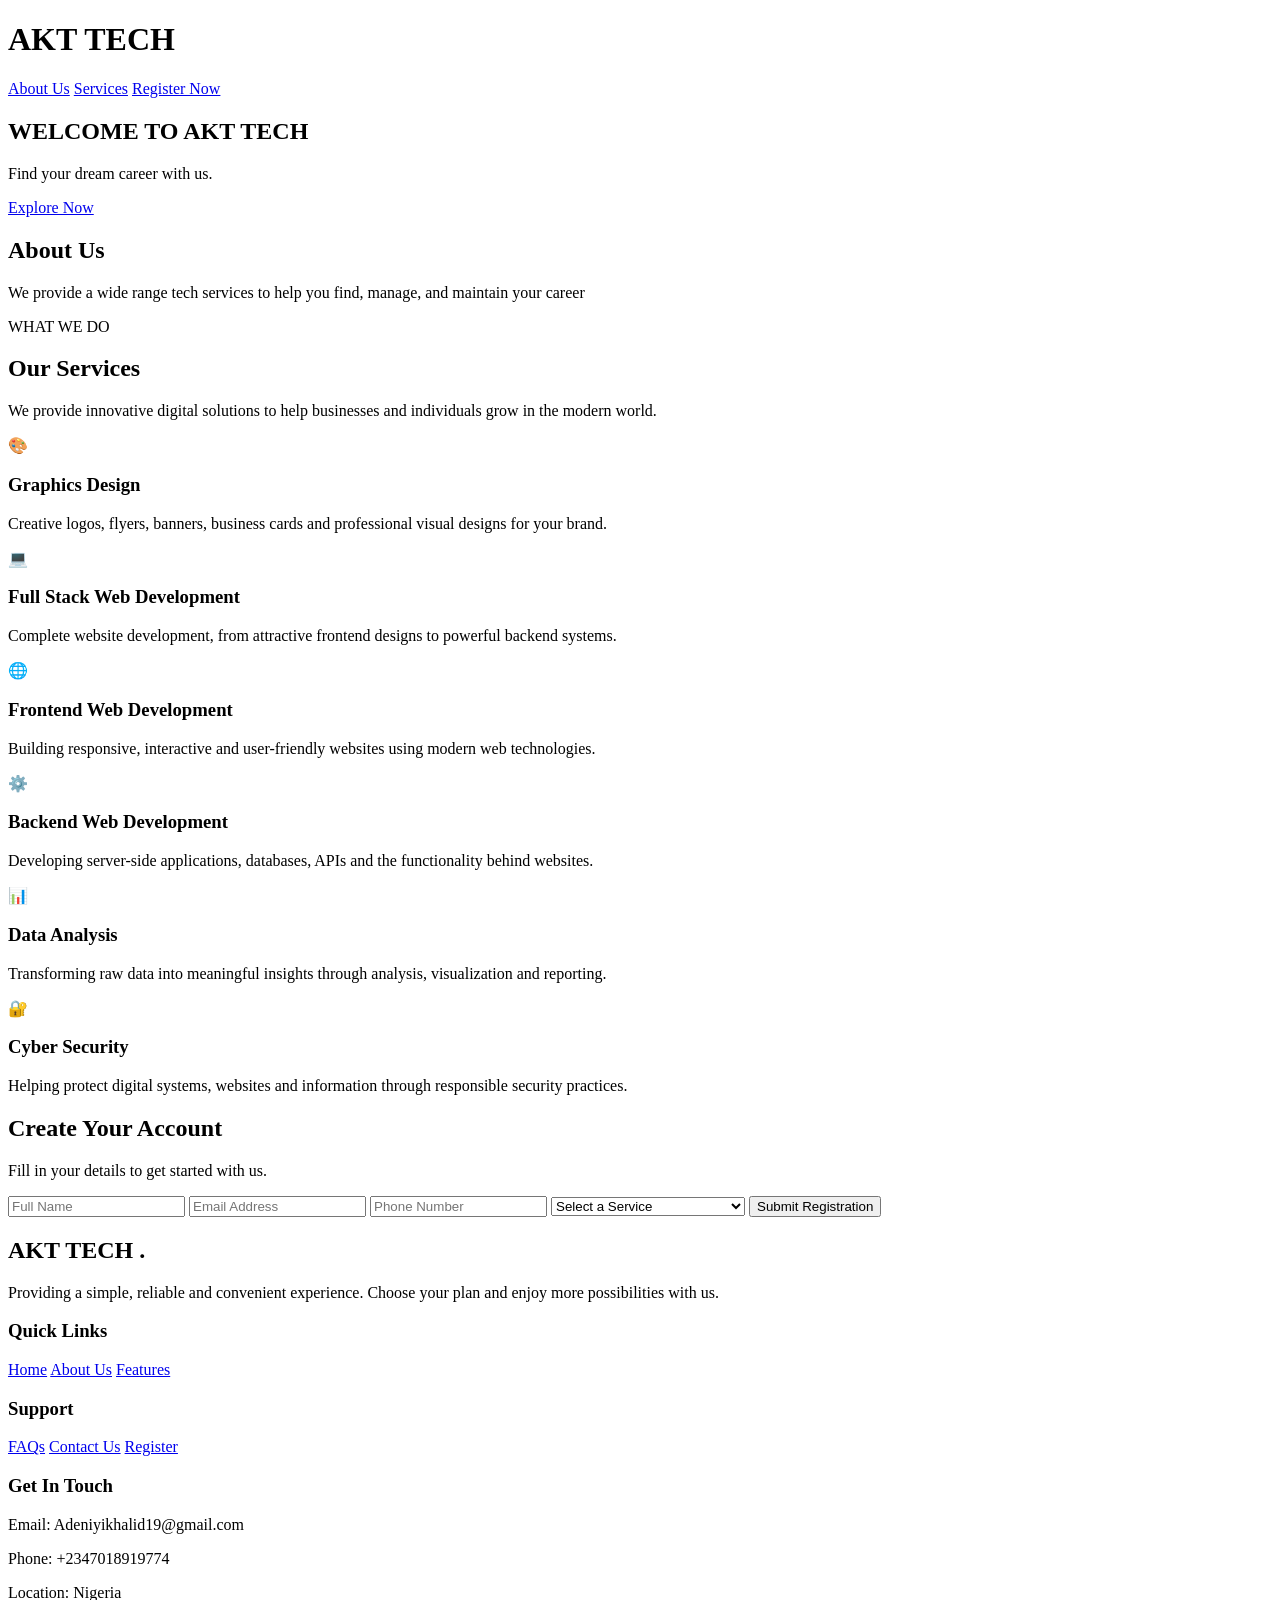
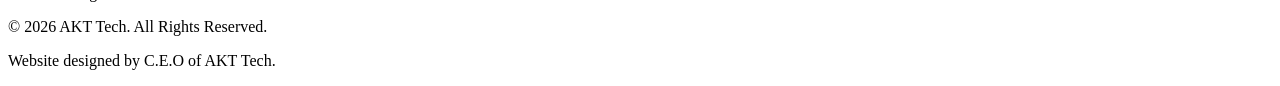
==== index.html @ 4a9e249a "Rename akttech001.html to index.html" ====
<!DOCTYPE html>
<html lang="en">
<head>
    <meta charset="UTF-8">
    <meta name="viewport" content="width=device-width, initial-scale=1.0">
    <title>AKT TECH</title>
    <link rel="stylesheet" href="001.css">
</head>
<body>
    
    <div class="top-section">
        <header>
            <h1>AKT TECH</h1>
            <nav>
                <a href="about.html">About Us</a>
                <a href="#services">Services</a>
                <a href="#Register">Register Now</a>
            </nav>
        </header>

        <div class="yyy">
            <h2 class="welcome-text"><b>WELCOME TO AKT TECH</b></h2>
            <p>Find your dream career with us.</p>
            <a href="#services" class="explore-btn">
    Explore Now <i class="fa-solid fa-arrow-right"></i>
</a>
        </div>
    </div>

    <div class="white-section">
      <div class="about">
        <h2>About Us</h2>
        <p>We provide a wide range tech services to help you find, manage, and maintain your career</p>
      </div>
<section class="services" id="services">
    <!-- <h2>Our Services</h2> -->
</section>
    <div class="timi">
<section class="services" id="services">
    <div class="services-header">
        <span class="subtitle">WHAT WE DO</span>
        <h2>Our Services</h2>
        <p>
            We provide innovative digital solutions to help
            businesses and individuals grow in the modern world.
        </p>
    </div>

    <div class="services-container">

        <div class="service-card">
            <div class="service-icon">🎨</div>
            <h3>Graphics Design</h3>
            <p>
                Creative logos, flyers, banners, business cards
                and professional visual designs for your brand.
            </p>
        </div>

        <div class="service-card">
            <div class="service-icon">💻</div>
            <h3>Full Stack Web Development</h3>
            <p>
                Complete website development, from attractive
                frontend designs to powerful backend systems.
            </p>
        </div>

        <div class="service-card">
            <div class="service-icon">🌐</div>
            <h3>Frontend Web Development</h3>
            <p>
                Building responsive, interactive and user-friendly
                websites using modern web technologies.
            </p>
        </div>

        <div class="service-card">
            <div class="service-icon">⚙️</div>
            <h3>Backend Web Development</h3>
            <p>
                Developing server-side applications, databases,
                APIs and the functionality behind websites.
            </p>
        </div>

        <div class="service-card">
            <div class="service-icon">📊</div>
            <h3>Data Analysis</h3>
            <p>
                Transforming raw data into meaningful insights
                through analysis, visualization and reporting.
            </p>
        </div>

        <div class="service-card">
            <div class="service-icon">🔐</div>
            <h3>Cyber Security</h3>
            <p>
                Helping protect digital systems, websites and
                information through responsible security practices.
            </p>
        </div>

    </div>
    </div>  
</section>
   <section  id="Register"></section>
<section class="register-section" id="register">

    <h2>Create Your Account</h2>
    <p>Fill in your details to get started with us.</p>

    <form id="registerForm">

        <input type="text" id="fullname"
            placeholder="Full Name" required>

        <input type="email" id="email"
            placeholder="Email Address" required>

        <input type="tel" id="phone"
            placeholder="Phone Number" required>

        <select id="service" required>
            <option value="">Select a Service</option>
            <option>Graphics Design</option>
            <option>Full Stack Web Development</option>
            <option>Frontend Web Development</option>
            <option>Backend Web Development</option>
            <option>Data Analysis</option>
            <option>Cyber Security</option>
        </select>

        <button type="submit">Submit Registration</button>

        <p id="successMessage"></p>

    </form>

</section>

<!-- PREMIUMPLUS FOOTER -->

<footer class="main-footer">

    <div class="footer-content">

        <div class="footer-brand">
            <h2>AKT TECH <span>.</span></h2>

            <p>
                Providing a simple, reliable and convenient
                experience. Choose your plan and enjoy
                more possibilities with us.
            </p>
        </div>

        <div class="footer-links">
            <h3>Quick Links</h3>
            <a href="#home">Home</a>
            <a href="#about">About Us</a>
            <a href="#features">Features</a>
        </div>

        <div class="footer-links">
            <h3>Support</h3>
            <a href="#faq">FAQs</a>
            <a href="#contact">Contact Us</a>
            <a href="#register">Register</a>
        </div>

        <div class="footer-contact">
            <h3>Get In Touch</h3>
            <p>Email: Adeniyikhalid19@gmail.com</p>
            <p>Phone: +2347018919774</p>
            <p>Location: Nigeria</p>
        </div>

    </div>

    <div class="footer-bottom">
        <p>
            © 2026 AKT Tech. All Rights Reserved.
        </p>

        <p>Website designed by C.E.O of AKT Tech.</p>
    </div>

</footer>

</body>
</html>
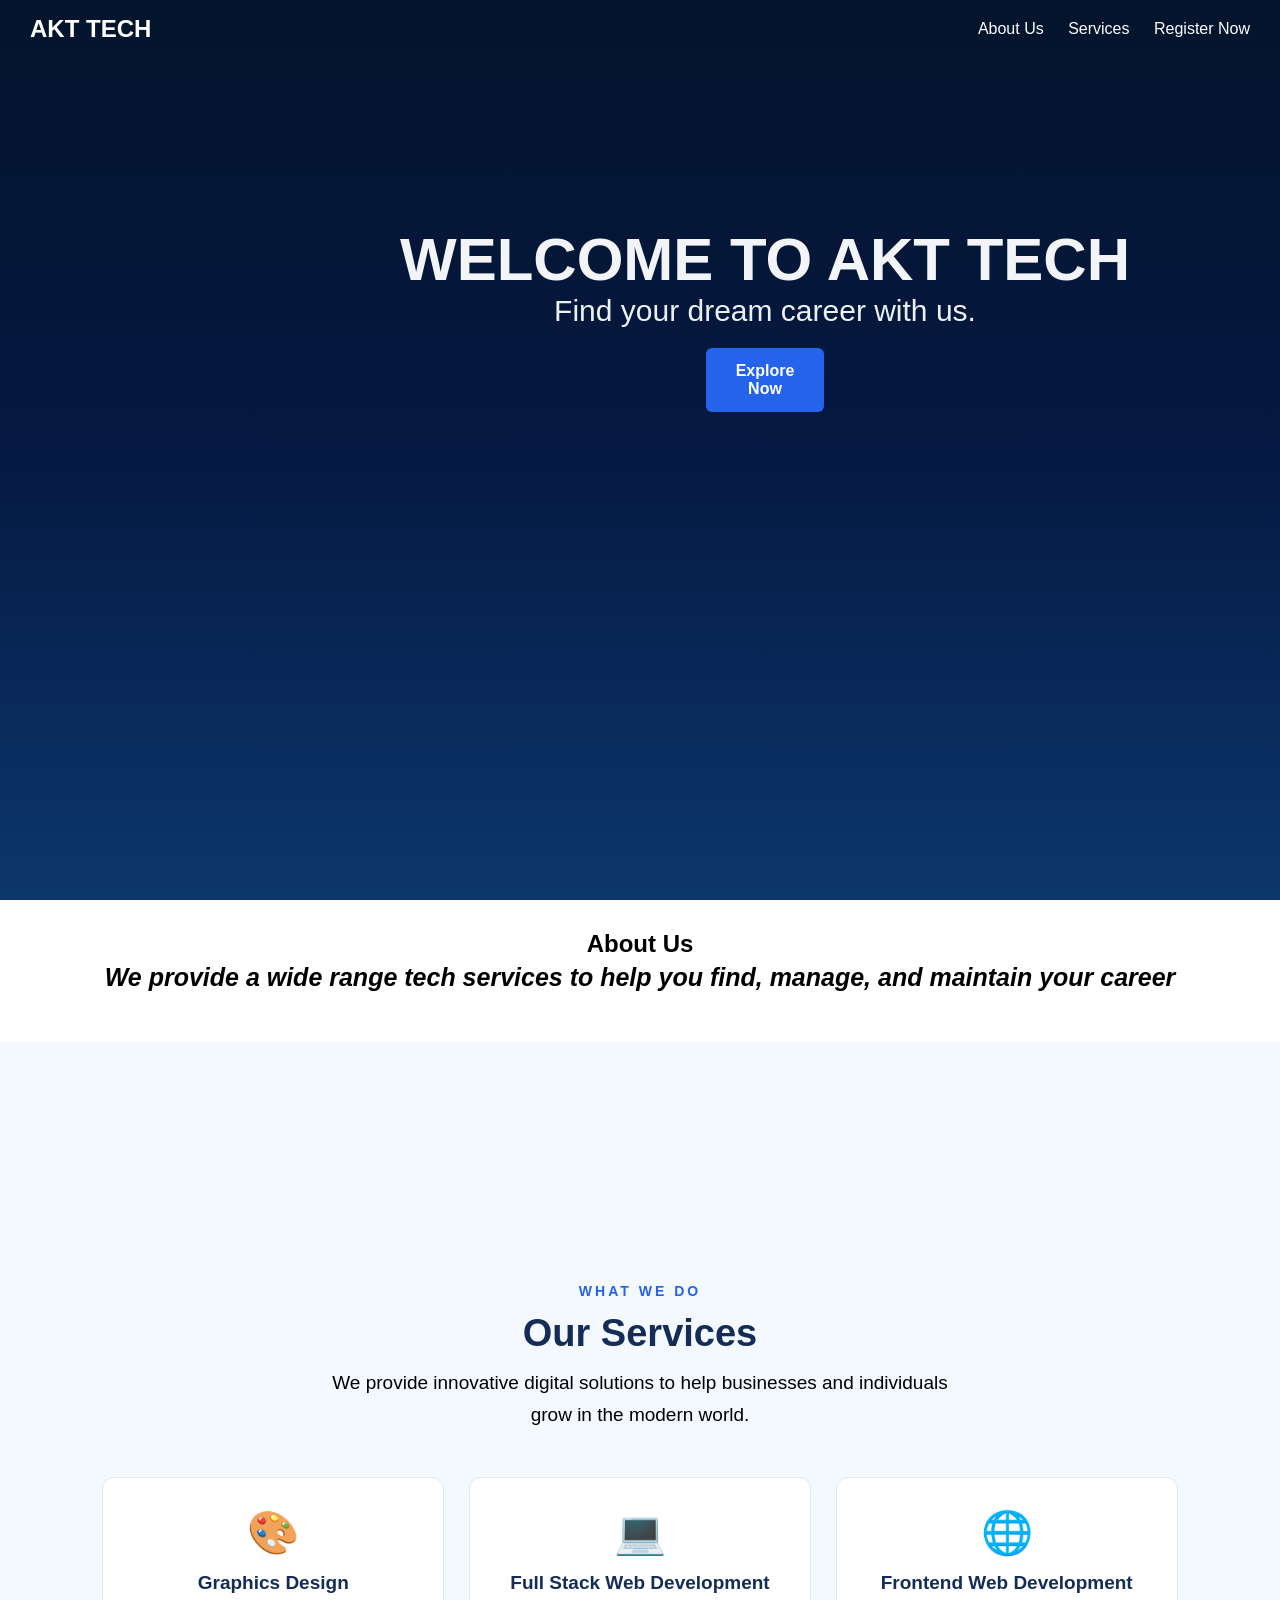
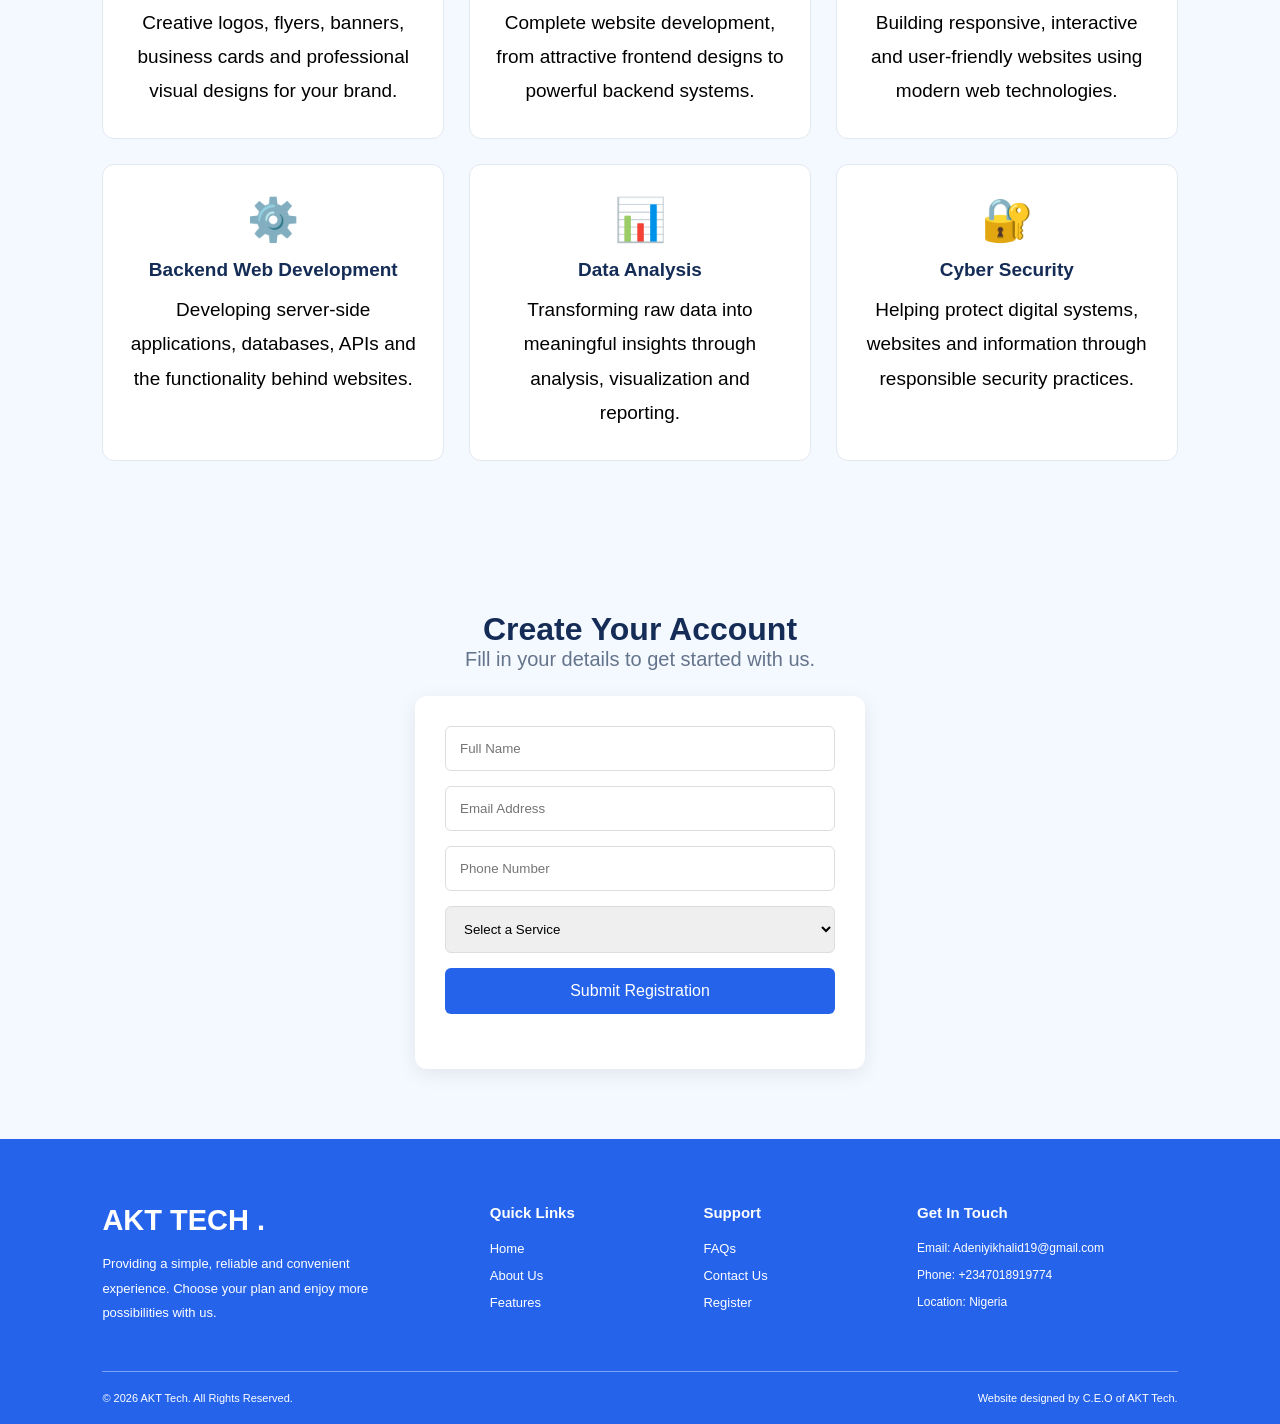
==== commit 638b46e0: "Update index.html" ====
--- a/index.html
+++ b/index.html
@@ -4,7 +4,7 @@
     <meta charset="UTF-8">
     <meta name="viewport" content="width=device-width, initial-scale=1.0">
     <title>AKT TECH</title>
-    <link rel="stylesheet" href="001.css">
+    <link rel="stylesheet" href="index.css">
 </head>
 <body>
     
--- a/index.css
+++ b/index.css
@@ -0,0 +1,393 @@
+*{
+    margin: 0;
+    padding: 0;
+    box-sizing: border-box;
+    font-family: Arial, Helvetica, sans-serif;
+    scroll-behavior: smooth;
+}
+
+.top-section{
+    background: linear-gradient(to bottom, #03142c, #051942, #0c376d); 
+    min-height: 100vh;
+    margin: 0;
+   }
+   body{
+   background-color: #ffffff;
+   }
+header{
+    display: flex;
+    justify-content: space-between;
+    align-items: center;
+    padding: 15px 30px;
+    color: white;
+}
+header h1{
+    font-size: 24px;
+}
+header a{
+    color: #ffffff;
+    text-decoration: none;
+    margin-left: 20px;
+    font-size: 16px;
+}
+
+.yyy{
+    margin: 85vh;
+    display: flex;
+    flex-direction: column;
+    justify-content: center;
+    align-items: center;
+    text-align: center;
+    height: 70vh;
+    margin-top: -60px;
+}
+.yyy h2{
+    /* font-size: 20px; */
+    margin-top: 10px;
+    color: #f3f4f7;
+}
+
+.yyy p{
+    font-size: 30px;
+    margin-bottom: 20px;
+     color: #ecf1f8;
+     white-space: nowrap;
+}
+.welcome-text{
+    font-size: 60px;
+    font-weight: bold;
+    white-space: nowrap;
+}
+.welcome-text:hover {
+    color: #2563eb;
+}
+.explore-btn {
+    display: inline-block;
+    background: #2563eb;
+    color: white;
+    padding: 14px 30px;
+    text-decoration: none;
+    border-radius: 6px;
+    font-size: 16px;
+    font-weight: bold;
+    transition: 0.3s ease;
+}
+
+.explore-btn:hover {
+    background: #142c56;
+    transform: translateY(-3px);
+}
+
+html {
+    scroll-behavior: smooth;
+}
+.hero{
+    height: 80vh;
+    display: flex;
+    flex-direction: column;
+    justify-content: center;
+   align-items: center;
+    color: white;
+}
+
+.hero h1{
+    font-size: 42px;
+    margin-bottom: 10px;
+}
+.hero p{
+    margin-bottom: 20px;
+    color: #e2e8f0;
+}
+.hero button {
+    background: #f59e0b;
+    color: white;
+    border: none;
+    padding: 12px 28px;
+    cursor: pointer;
+    border-radius: 2px;
+}
+
+.white-section{
+    /* background: rgb(2, 53, 25); */
+    width: 100%;
+    min-height: 100vh;
+    padding-top: 30px;
+    margin-top: -20px;
+    border-radius: 20px 20px 0 0;
+}
+ .white-section p{
+    font-size: 20px;
+ }
+.about{
+    text-align: center;
+    padding: 20px;
+    margin-bottom: 30px;
+}
+
+.about p{
+     font-weight: bold;
+     font-style: italic;
+    color: #000000;
+    font-size: 25px;
+    margin-top: 5px;
+}
+
+
+/* OUR SERVICES SECTION */
+
+.services {
+    padding: 80px 8%;
+    background: #f4f8ff;
+    font-family: Arial, sans-serif;
+}
+
+.services-header {
+    text-align: center;
+    max-width: 650px;
+    margin: 0 auto 45px;
+}
+
+.subtitle {
+    color: #2563eb;
+    font-size: 14px;
+    font-weight: bold;
+    letter-spacing: 3px;
+}
+
+.services-header h2 {
+    font-size: 38px;
+    color: #142c56;
+    margin: 12px 0;
+}
+
+.services-header p {
+    color: #64748b;
+    line-height: 1.7;
+    font-size: 16px;
+}
+
+.services-container {
+    display: grid;
+    grid-template-columns: repeat(3, 1fr);
+    gap: 25px;
+}
+
+.service-card {
+    background: white;
+    padding: 30px 25px;
+    border-radius: 12px;
+    text-align: center;
+    border: 1px solid #e2e8f0;
+    transition: 0.3s ease;
+}
+
+.service-card:hover {
+    transform: translateY(-8px);
+    border-color: #2563eb;
+    box-shadow: 0 12px 30px rgba(37, 99, 235, 0.12);
+}
+
+.service-icon {
+    font-size: 42px;
+    margin-bottom: 15px;
+}
+
+.service-card h3 {
+    color: #142c56;
+    font-size: 19px;
+    margin-bottom: 12px;
+}
+
+.service-card p {
+    color: #64748b;
+    font-size: 14px;
+    line-height: 1.8;
+}
+
+/* TABLET */
+@media (max-width: 900px) {
+    .services-container {
+        grid-template-columns: repeat(2, 1fr);
+    }
+}
+
+/* MOBILE */
+@media (max-width: 600px) {
+    .services {
+        padding: 60px 5%;
+    }
+
+    .services-container {
+        grid-template-columns: 1fr;
+    }
+
+    .services-header h2 {
+        font-size: 30px;
+    }
+}
+.timi p{
+    font-size: 19px;
+    color: black;
+}
+
+
+.register-section {
+    padding: 70px 20px;
+    background: #f4f8ff;
+    text-align: center;
+}
+
+.register-section h2 {
+    color: #142c56;
+    font-size: 32px;
+}
+
+.register-section p {
+    color: #64748b;
+    margin-bottom: 25px;
+}
+
+#registerForm {
+    max-width: 450px;
+    margin: auto;
+    background: white;
+    padding: 30px;
+    border-radius: 12px;
+    box-shadow: 0 5px 20px rgba(0,0,0,0.08);
+}
+
+#registerForm input,
+#registerForm select {
+    width: 100%;
+    padding: 14px;
+    margin-bottom: 15px;
+    border: 1px solid #ddd;
+    border-radius: 6px;
+    box-sizing: border-box;
+}
+
+#registerForm button {
+    width: 100%;
+    padding: 14px;
+    background: #2563eb;
+    color: white;
+    border: none;
+    border-radius: 6px;
+    cursor: pointer;
+    font-size: 16px;
+}
+
+#registerForm button:hover {
+    background: #142c56;
+}
+
+#successMessage {
+    color: #16a34a;
+    margin-top: 15px;
+}
+
+/* PREMIUMPLUS PROFESSIONAL FOOTER */
+
+.main-footer {
+    background: #2563eb;
+    color: white;
+    padding: 65px 8% 20px;
+}
+
+.footer-content {
+    display: grid;
+    grid-template-columns: 2fr 1fr 1fr 1.5fr;
+    gap: 40px;
+    padding-bottom: 45px;
+}
+
+.footer-brand h2 {
+    font-size: 29px;
+    font-weight: 800;
+    margin-bottom: 15px;
+}
+
+.footer-brand h2 span {
+    color: white;
+}
+
+.footer-brand p {
+    color: #ffffff;
+    font-size: 13px;
+    line-height: 1.9;
+    max-width: 300px;
+}
+
+.footer-content h3 {
+    font-size: 15px;
+    margin-bottom: 20px;
+    font-weight: 700;
+}
+
+.footer-links a {
+    display: block;
+    color: white;
+    text-decoration: none;
+    font-size: 13px;
+    margin-bottom: 12px;
+    transition: 0.3s;
+}
+
+.footer-links a:hover {
+    padding-left: 6px;
+    text-decoration: underline;
+}
+
+.footer-contact p {
+    font-size: 12px;
+    color: white;
+    margin-bottom: 13px;
+}
+
+.footer-bottom {
+    border-top: 1px solid rgba(255,255,255,0.4);
+    padding-top: 20px;
+    display: flex;
+    justify-content: space-between;
+    gap: 15px;
+    flex-wrap: wrap;
+}
+
+.footer-bottom p {
+    font-size: 11px;
+    color: white;
+}
+
+
+/* MOBILE RESPONSIVENESS */
+
+@media (max-width: 768px) {
+
+    .footer-content {
+        grid-template-columns: repeat(2, 1fr);
+        gap: 30px;
+    }
+
+    .footer-brand {
+        grid-column: 1 / -1;
+    }
+
+}
+
+@media (max-width: 450px) {
+
+    .main-footer {
+        padding: 45px 6% 20px;
+    }
+
+    .footer-content {
+        grid-template-columns: 1fr 1fr;
+        gap: 25px 15px;
+    }
+
+    .footer-bottom {
+        flex-direction: column;
+        text-align: center;
+    }
+
+}
